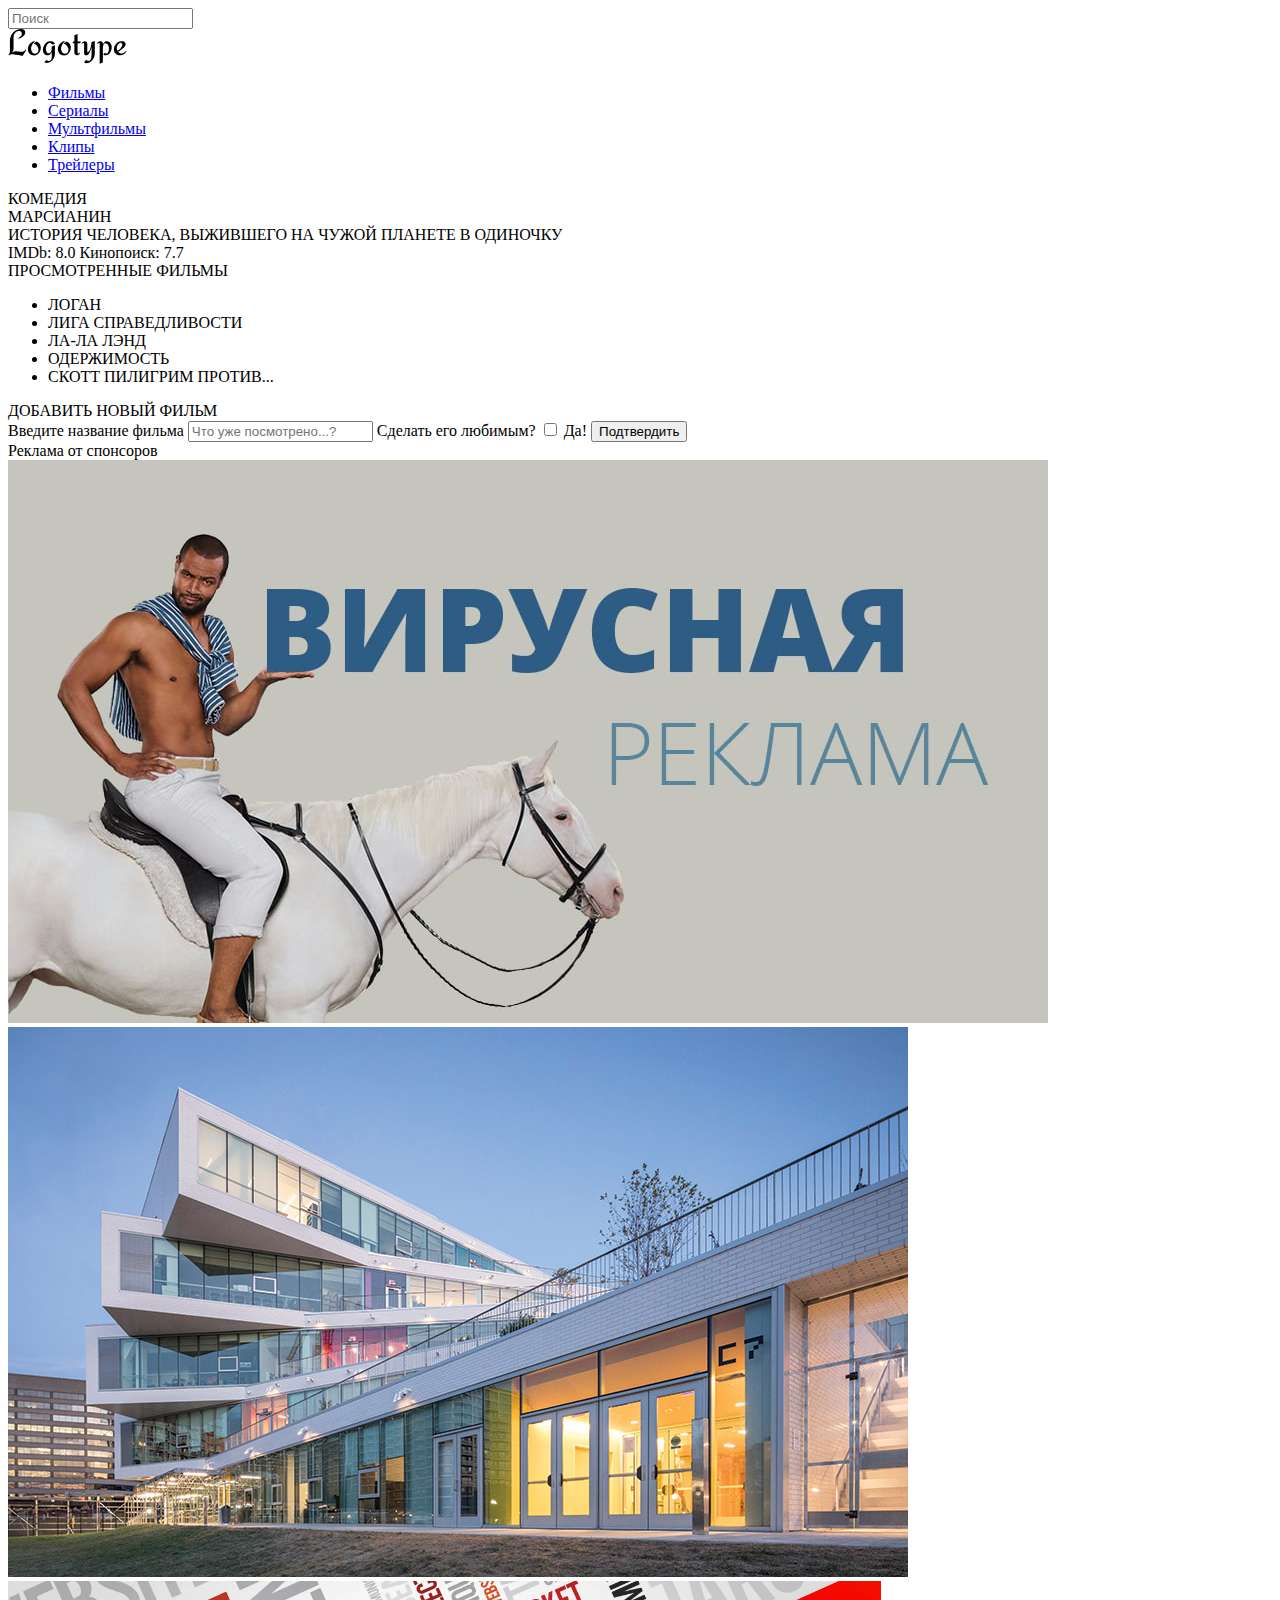
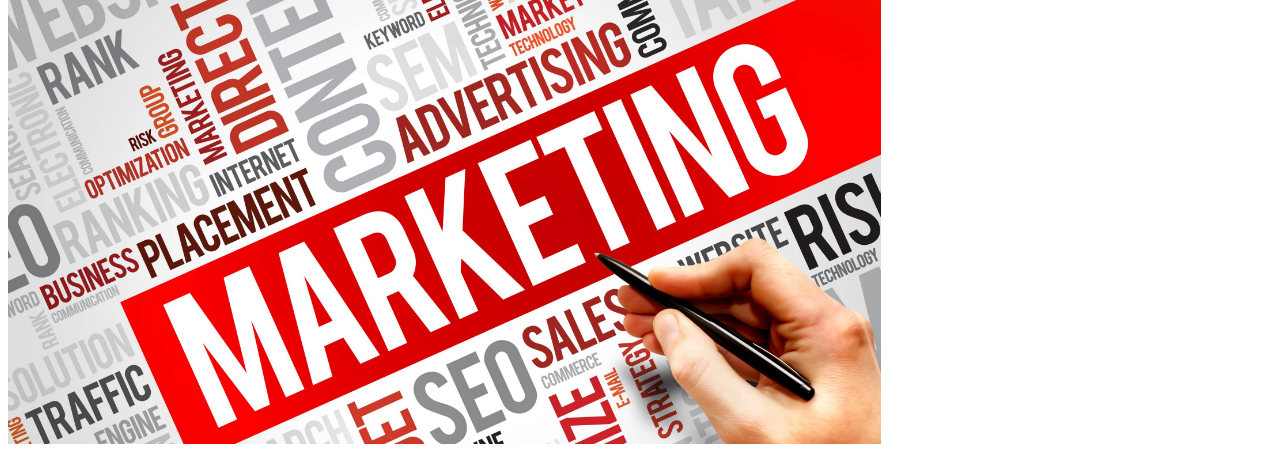
==== prac_index.html @ 52c1f666 "practice_js_in_web-page" ====
<!DOCTYPE html>
<html lang="en">
<head>
    <meta charset="UTF-8">
    <meta name="viewport" content="width=device-width, initial-scale=1.0">
    <title>Movie DB</title>
    <link href="https://fonts.googleapis.com/css?family=Roboto:300,400,700&display=swap&subset=cyrillic-ext" rel="stylesheet">
    <link rel="stylesheet" href="style.css">
</head>
<body>
    <header class="header">
        <div class="header__search">
            <form action="#">
                <input type="text" placeholder="Поиск">
            </form>
        </div>
        <div class="header__logo">
            <img src="icons/Logotype.svg" alt="logo">
        </div>
    </header>
    <main class="promo">
        <div class="promo__menu">
            <nav class="promo__menu-list">
                <ul>
                    <li><a class="promo__menu-item promo__menu-item_active" href="#">Фильмы</a></li>
                    <li><a class="promo__menu-item" href="#">Сериалы</a></li>
                    <li><a class="promo__menu-item" href="#">Мультфильмы</a></li>
                    <li><a class="promo__menu-item" href="#">Клипы</a></li>
                    <li><a class="promo__menu-item" href="#">Трейлеры</a></li>
                </ul>
            </nav>
        </div>
        <div class="promo__content">
            <div class="promo__bg">
                <div class="promo__genre">КОМЕДИЯ</div>
                <div class="promo__title">МАРСИАНИН</div>
                <div class="promo__descr">ИСТОРИЯ ЧЕЛОВЕКА, ВЫЖИВШЕГО НА ЧУЖОЙ ПЛАНЕТЕ В ОДИНОЧКУ</div>
                <div class="promo__ratings">
                    <span>IMDb: 8.0</span>
                    <span>Кинопоиск: 7.7</span>
                </div>
            </div>
            <div class="promo__interactive">
                <div>
                    <div class="promo__interactive-title">ПРОСМОТРЕННЫЕ ФИЛЬМЫ</div>
                    <ul class="promo__interactive-list">
                        <li class="promo__interactive-item">ЛОГАН
                            <div class="delete"></div>
                        </li>
                        <li class="promo__interactive-item">ЛИГА СПРАВЕДЛИВОСТИ
                            <div class="delete"></div>
                        </li>
                        <li class="promo__interactive-item">ЛА-ЛА ЛЭНД
                            <div class="delete"></div>
                        </li>
                        <li class="promo__interactive-item">ОДЕРЖИМОСТЬ
                            <div class="delete"></div>
                        </li>
                        <li class="promo__interactive-item">СКОТТ ПИЛИГРИМ ПРОТИВ...
                            <div class="delete"></div>
                        </li>
                    </ul>
                </div>
                <div>
                    <form class="add">
                        <div class="promo__interactive-title">ДОБАВИТЬ НОВЫЙ ФИЛЬМ</div>
                        <span>Введите название фильма</span>
                        <input class="adding__input" type="text" placeholder="Что уже посмотрено...?">
                        <span>Сделать его любимым?</span>
                        <input type="checkbox">
                        <span class="yes">Да!</span>
                        <button>Подтвердить</button>
                    </form>
                </div>
            </div>
        </div>
        <div class="promo__adv">
            <div class="promo__adv-title">Реклама от спонсоров</div>
            <img src="img/content_1.jpg" alt="some picture">
            <img src="img/content_2.jpg" alt="some picture">
            <img src="img/content_3.png" alt="some picture">
        </div>
    </main>

    <script src="test.js"></script>
</body>
</html>
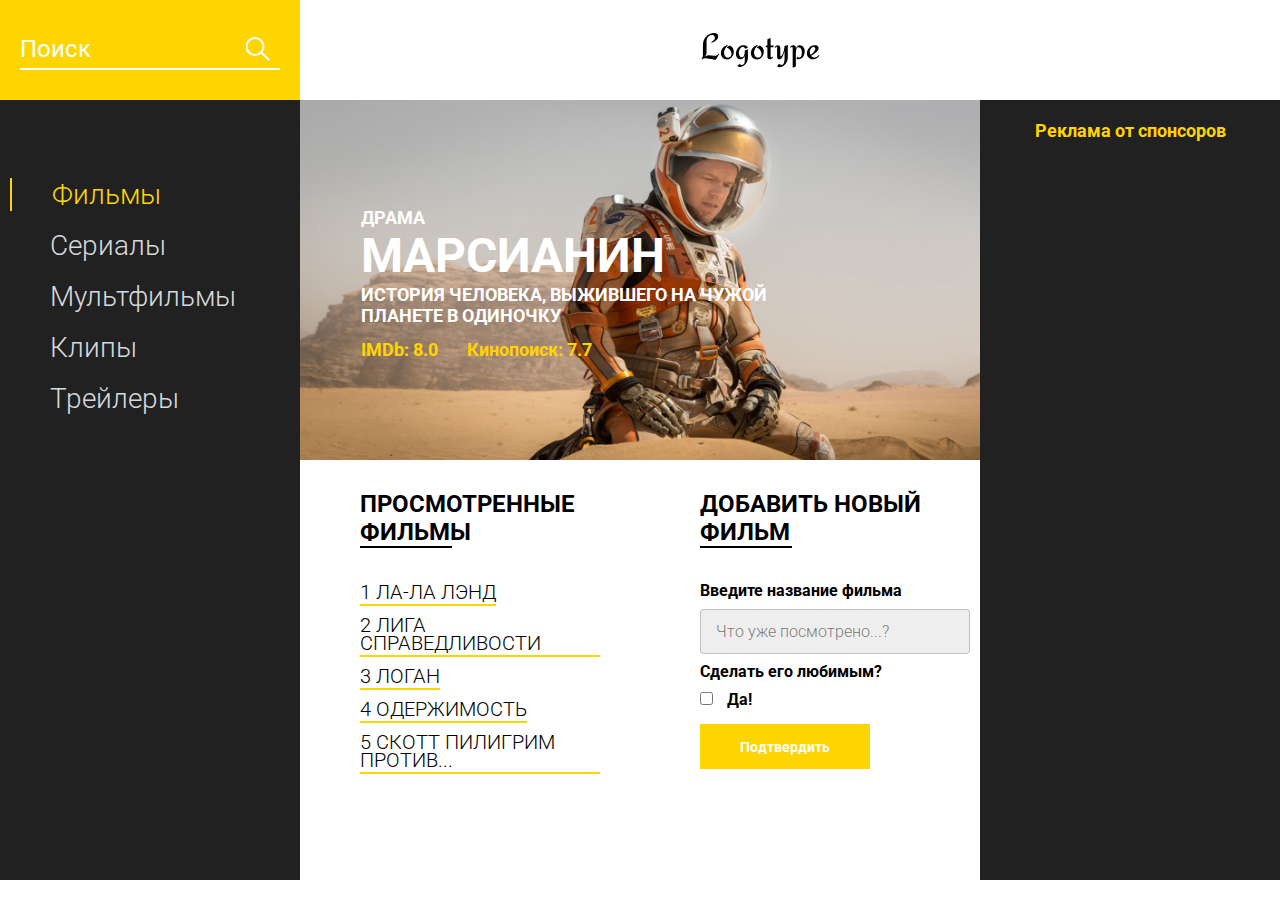
==== commit 5d1dd8cb: "last_pr_1st_rezdel" ====
--- a/prac_index.html
+++ b/prac_index.html
@@ -83,6 +83,6 @@
         </div>
     </main>
 
-    <script src="test.js"></script>
+    <script src="scr.js"></script>
 </body>
 </html>--- a/style.css
+++ b/style.css
@@ -0,0 +1,356 @@
+* {
+    -webkit-box-sizing: border-box;
+    box-sizing: border-box;
+    margin: 0;
+    padding: 0;
+    font-family: 'Roboto', sans-serif
+}
+
+.header {
+    display: -webkit-box;
+    display: -ms-flexbox;
+    display: flex;
+    height: 100px
+}
+
+.header__search {
+    display: -webkit-box;
+    display: -ms-flexbox;
+    display: flex;
+    -webkit-box-pack: center;
+    -ms-flex-pack: center;
+    justify-content: center;
+    -webkit-box-align: center;
+    -ms-flex-align: center;
+    align-items: center;
+    height: 100%;
+    width: 300px;
+    background: #FFD500
+}
+
+.header__search form {
+    position: relative;
+    width: 260px;
+    height: 30px
+}
+
+.header__search form input {
+    width: 100%;
+    border: none;
+    border-bottom: 2px solid #fff;
+    background-color: transparent;
+    color: #fff;
+    font-size: 24px;
+    line-height: 28px;
+    padding-bottom: 5px;
+    outline: none
+}
+
+.header__search form input::-webkit-input-placeholder {
+    color: #fff
+}
+
+.header__search form input:-ms-input-placeholder {
+    color: #fff
+}
+
+.header__search form input::-ms-input-placeholder {
+    color: #fff
+}
+
+.header__search form input::placeholder {
+    color: #fff
+}
+
+.header__search form:after {
+    content: '';
+    display: block;
+    position: absolute;
+    top: 2px;
+    right: 10px;
+    background: url("icons/search.svg") center center/cover no-repeat;
+    width: 24px;
+    height: 24px
+}
+
+.header__logo {
+    display: -webkit-box;
+    display: -ms-flexbox;
+    display: flex;
+    -webkit-box-pack: center;
+    -ms-flex-pack: center;
+    justify-content: center;
+    -webkit-box-align: center;
+    -ms-flex-align: center;
+    align-items: center;
+    height: 100%;
+    width: calc(100% - 360px)
+}
+
+.promo {
+    height: 780px;
+    display: -webkit-box;
+    display: -ms-flexbox;
+    display: flex
+}
+
+.promo__menu {
+    width: 300px;
+    height: 100%;
+    background: #212121;
+    padding: 60px 0 0 10px
+}
+
+.promo__menu-item {
+    display: block;
+    font-size: 28px;
+    line-height: 33px;
+    color: #D6D9DC;
+    text-decoration: none;
+    font-weight: 300;
+    padding-left: 40px;
+    margin-top: 18px
+}
+
+.promo__menu-item:hover {
+    color: #FFD500
+}
+
+.promo__menu-item_active {
+    border-left: 2px solid #FFD500;
+    color: #FFD500
+}
+
+.promo__content {
+    width: calc(100% - 600px)
+}
+
+.promo__bg {
+    height: 360px;
+    background: url("img/mars.webp") center center/cover no-repeat;
+    background-position: top;
+    padding: 107px 0 0 61px
+}
+
+.promo__genre {
+    font-weight: bold;
+    font-size: 18px;
+    line-height: 21px;
+    color: #FFFFFF;
+    text-transform: uppercase
+}
+
+.promo__title {
+    font-weight: bold;
+    font-size: 48px;
+    line-height: 56px;
+    color: #FFFFFF;
+    text-transform: uppercase
+}
+
+.promo__descr {
+    width: 481px;
+    font-weight: bold;
+    font-size: 18px;
+    line-height: 21px;
+    color: #FFFFFF;
+    text-transform: uppercase
+}
+
+.promo__ratings {
+    margin-top: 13px
+}
+
+.promo__ratings span {
+    font-weight: bold;
+    font-size: 18px;
+    line-height: 21px;
+    color: #FFD500;
+    margin-right: 25px
+}
+
+.promo__interactive {
+    display: -webkit-box;
+    display: -ms-flexbox;
+    display: flex
+}
+
+.promo__interactive>div {
+    width: 50%;
+    padding: 30px 0 0 60px
+}
+
+.promo__interactive-title {
+    display: inline-block;
+    font-weight: bold;
+    font-size: 24px;
+    line-height: 28px;
+    color: #000000
+}
+
+.promo__interactive-title:after {
+    content: '';
+    display: block;
+    width: 33%;
+    height: 2px;
+    background-color: #000
+}
+
+.promo__interactive-list {
+    list-style-type: none;
+    margin-top: 35px;
+    display: -webkit-box;
+    display: -ms-flexbox;
+    display: flex;
+    -webkit-box-orient: vertical;
+    -webkit-box-direction: normal;
+    -ms-flex-direction: column;
+    flex-direction: column;
+    -webkit-box-align: start;
+    -ms-flex-align: start;
+    align-items: flex-start
+}
+
+.promo__interactive-item {
+    display: inline-block;
+    position: relative;
+    font-weight: 300;
+    font-size: 20px;
+    line-height: 18px;
+    color: #000000;
+    margin-bottom: 15px;
+    padding-right: 40px;
+    text-transform: uppercase
+}
+
+.promo__interactive-item span {
+    display: block;
+    position: absolute;
+    left: -30px;
+    top: 50%;
+    -webkit-transform: translateY(-50%);
+    transform: translateY(-50%);
+    width: 20px;
+    height: 20px;
+    background: url("icons/Star.svg") center center/cover no-repeat
+}
+
+.promo__interactive-item:before {
+    content: '';
+    position: absolute;
+    bottom: -5px;
+    display: block;
+    width: calc(100% - 40px);
+    height: 2px;
+    background-color: #FFD500
+}
+
+.promo__interactive-item:hover .delete {
+    content: '';
+    display: block;
+    position: absolute;
+    right: 0px;
+    top: 50%;
+    -webkit-transform: translateY(-50%);
+    transform: translateY(-50%);
+    width: 20px;
+    height: 20px;
+    background: url("icons/trash.png") center center/cover no-repeat;
+    cursor: pointer
+}
+
+.promo__interactive .add .promo__interactive-title {
+    margin-bottom: 25px
+}
+
+.promo__interactive .add span {
+    display: block;
+    margin: 10px 0;
+    font-weight: bold;
+    font-size: 16px;
+    line-height: 16px;
+    color: #000000
+}
+
+.promo__interactive .add .yes {
+    display: inline;
+    margin-left: 10px
+}
+
+.promo__interactive .add input[type="text"] {
+    width: 270px;
+    height: 45px;
+    line-height: 50px;
+    font-size: 16px;
+    background: rgba(196, 196, 196, 0.29);
+    border: 1px solid rgba(0, 0, 0, 0.19);
+    padding: 0 15px;
+    outline: none;
+    border-radius: 4px
+}
+
+.promo__interactive .add input[type="text"]::-webkit-input-placeholder {
+    font-weight: 300;
+    font-size: 16px;
+    color: rgba(0, 0, 0, 0.53)
+}
+
+.promo__interactive .add input[type="text"]:-ms-input-placeholder {
+    font-weight: 300;
+    font-size: 16px;
+    color: rgba(0, 0, 0, 0.53)
+}
+
+.promo__interactive .add input[type="text"]::-ms-input-placeholder {
+    font-weight: 300;
+    font-size: 16px;
+    color: rgba(0, 0, 0, 0.53)
+}
+
+.promo__interactive .add input[type="text"]::placeholder {
+    font-weight: 300;
+    font-size: 16px;
+    color: rgba(0, 0, 0, 0.53)
+}
+
+.promo__interactive .add button {
+    display: block;
+    margin-top: 15px;
+    width: 170px;
+    height: 45px;
+    background: #FFD500;
+    font-weight: bold;
+    font-size: 14px;
+    line-height: 14px;
+    color: #FFFFFF;
+    border: none;
+    outline: none;
+    cursor: pointer
+}
+
+.promo__interactive .add button:active {
+    -webkit-transform: scale(0.95);
+    transform: scale(0.95)
+}
+
+.promo__adv {
+    background: #212121;
+    width: 300px;
+    height: 100%
+}
+
+.promo__adv-title {
+    font-weight: bold;
+    font-size: 18px;
+    line-height: 21px;
+    color: #FFD500;
+    margin: 20px 0;
+    text-align: center
+}
+
+.promo__adv img {
+    width: 100%;
+    margin-bottom: 10px
+}
+
+/*# sourceMappingURL=style.min.css.map */